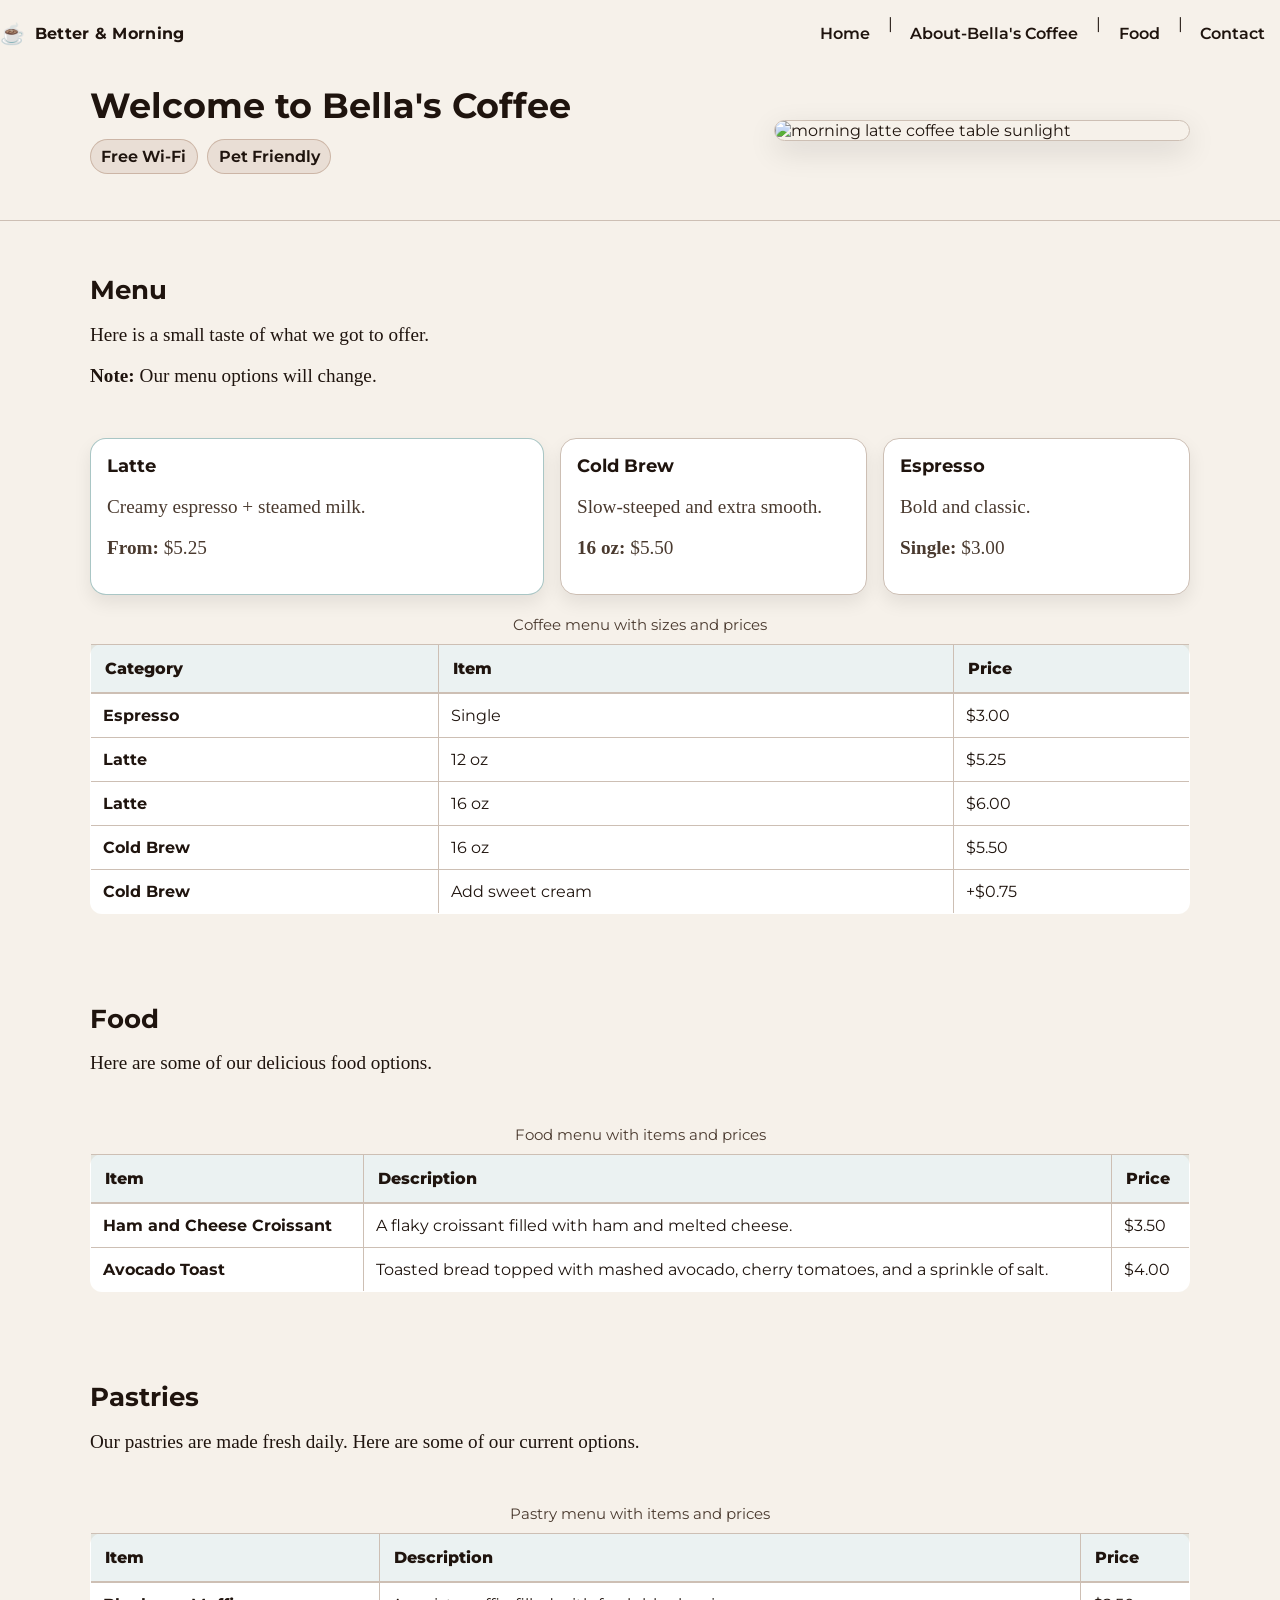
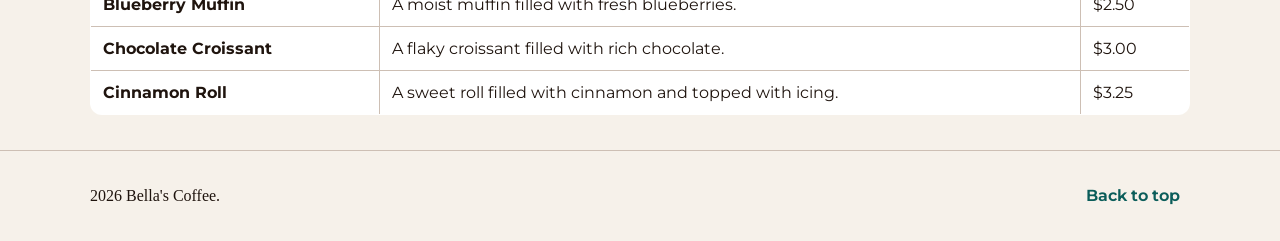
==== food.html @ 29d4df1a "Upload Project 1030" ====
<!DOCTYPE html>
<html lang="en">
    <head>
    <meta charset="UTF-8">
    <meta name="viewport" content="width=device-width, initial-scale=1.0">
    <title>Food</title>
        <link rel="preconnect" href="https://fonts.googleapis.com">
<link rel="preconnect" href="https://fonts.gstatic.com" crossorigin>
<link href="https://fonts.googleapis.com/css2?family=Montserrat:ital,wght@0,100..900;1,100..900&display=swap" rel="stylesheet">
<link rel="stylesheet" href="css/styles.css">
</head>
<body class="content-pages">
    <header class="site-header">

<!-- Top bar: Logo + navigation -->
    <div class="page-container">
      <a class="logo" href="#top" aria-label="Better Morning">
        <span class="logo-mark">☕</span>
        <span class="logo-text">Better &amp; Morning</span>
      </a>

      <nav class="nav" aria-label="Primary">
        <a href="index.html">Home</a>|
        <a href="about.html">About-Bella's Coffee</a>|
        <a href="food.html">Food</a>|
        <a href="contact.html">Contact</a>
      </nav>
    </div>
    <!---Hero Text+ badges + image-->
    <section class="hero" id="top">
      <div class="container hero-inner">
        <div class="hero-copy">
        <h1 class="banner-title"> Welcome to Bella's Coffee</h1>

           <div class="badges" role="group" aria-label="Highlights">
          <div class="badge"> Free Wi-Fi</div>
          <div class="badge">Pet Friendly</div>
        </div>
        </div>

         <div class="banner-image">
                <img src="images/morning-latte-coffee-table-sunlight.jpg" alt="morning latte coffee table sunlight" width="450">
        </div>
      </div>
    </section>
       </header>
    <main>
      <!-- Menu -->
      <section id="menu" class="section">
        <div class="container">
          <div class="section-head">
            <h2 class="section-title">Menu</h2>
            <p>Here is a small taste of what we got to offer.</p>
            <p><strong>Note:</strong> Our menu options will change.</p>
          </div>

        
          <div class="card-grid">
            <article class="card card-feature">
              <h3>Latte</h3>
              <p>Creamy espresso + steamed milk.</p>
              <p class="card-meta"><strong>From:</strong> $5.25</p>
            </article>

            <article class="card">
              <h3>Cold Brew</h3>
              <p>Slow-steeped and extra smooth.</p>
              <p class="card-meta"><strong>16 oz:</strong> $5.50</p>
            </article>

            <article class="card">
              <h3>Espresso</h3>
              <p>Bold and classic.</p>
              <p class="card-meta"><strong>Single:</strong> $3.00</p>
            </article>
          </div>

          <table class="menu-table">
            <caption>
              Coffee menu with sizes and prices
            </caption>
            <thead>
              <tr>
                <th scope="col">Category</th>
                <th scope="col">Item</th>
                <th scope="col">Price</th>
              </tr>
            </thead>
            <tbody>
              <tr>
                <th scope="row">Espresso</th>
                <td>Single</td>
                <td>$3.00</td>
              </tr>
              <tr>
                <th scope="row">Latte</th>
                <td>12 oz</td>
                <td>$5.25</td>
              </tr>
              <tr>
                <th scope="row">Latte</th>
                <td>16 oz</td>
                <td>$6.00</td>
              </tr>
              <tr>
                <th scope="row">Cold Brew</th>
                <td>16 oz</td>
                <td>$5.50</td>
              </tr>
              <tr>
                <th scope="row">Cold Brew</th>
                <td>Add sweet cream</td>
                <td>+$0.75</td>
              </tr>
            </tbody>
          </table>
        </div>
      </section>

      <!-- Food -->
      <section id="food" class="section">
        <div class="container">
          <div class="section-head">
            <h2 id="food-title" class="section-title">Food</h2>
            <p>Here are some of our delicious food options.</p>
          </div>

          <table class="menu-table">
            <caption>
              Food menu with items and prices
            </caption>
            <thead>
              <tr>
                <th scope="col">Item</th>
                <th scope="col">Description</th>
                <th scope="col">Price</th>
              </tr>
            </thead>
            <tbody>
              <tr>
                <th scope="row">Ham and Cheese Croissant</th>
                <td>A flaky croissant filled with ham and melted cheese.</td>
                <td>$3.50</td>
              </tr>
              <tr>
                <th scope="row">Avocado Toast</th>
                <td>
                  Toasted bread topped with mashed avocado, cherry tomatoes, and a
                  sprinkle of salt.
                </td>
                <td>$4.00</td>
              </tr>
            </tbody>
          </table>
        </div>
      </section>

      <!-- Pastries -->
      <section id="pastries" class="section">
        <div class="container">
          <div class="section-head">
            <h2 id="pastries-title" class="section-title">Pastries</h2>
            <p>Our pastries are made fresh daily. Here are some of our current options.</p>
          </div>

          <table class="menu-table">
            <caption>
              Pastry menu with items and prices
            </caption>
            <thead>
              <tr>
                <th scope="col">Item</th>
                <th scope="col">Description</th>
                <th scope="col">Price</th>
              </tr>
            </thead>
            <tbody>
              <tr>
                <th scope="row">Blueberry Muffin</th>
                <td>A moist muffin filled with fresh blueberries.</td>
                <td>$2.50</td>
              </tr>
              <tr>
                <th scope="row">Chocolate Croissant</th>
                <td>A flaky croissant filled with rich chocolate.</td>
                <td>$3.00</td>
              </tr>
              <tr>
                <th scope="row">Cinnamon Roll</th>
                <td>A sweet roll filled with cinnamon and topped with icing.</td>
                <td>$3.25</td>
              </tr>
            </tbody>
          </table>
        </div>
      </section>
    </main>
 <footer class="footer">
      <div class="container footer-inner">
        <p>2026 Bella's Coffee.</p>

        <nav class="footer-nav" aria-label="Footer">
          <a href="#top">Back to top</a>
        </nav>
      </div>
    </footer>
  </body>
</html>
---- css/styles.css ----
:root {
  --radius: 1rem;

  /* Accessible palette */
  --background: #f6f1ea;        
  --surface: #ffffff;   
  --text: #1f140e;      
  --muted: #4a3a2f;
  --border: #cdbfb4;

  --brand: #0b5d5a;     
  --brand-strong: #083f3d;
  --accent: #7a3e1d;    
}

* {
  box-sizing: border-box;
}

html,
body {
  height: 100%;
  margin: 0;
  padding: 0;
}

body {
  font-family: "Montserrat", sans-serif;
  font-weight: 400;
  font-style: normal;
  background: var(--background);
  color: var(--text);
}

a {
  color: var(--brand);
  text-decoration: underline;
  text-underline-offset: 0.2em;
}

a:hover,
a:focus-visible {
  color: var(--brand-strong);
}

.hero p {
  font-size: x-large;
}

#about p {
  font-size: large;
}

h1,
h2 {
  line-height: 1.15;
  margin: 0;
}

.content-pages p {
  font-family: 'Playfair Display', serif;
}

#menu p {
  font-size: larger;
}

#food p {
  font-size: larger;
}

#pastries p {
  font-size: larger;
}

img {
  max-width: 100%;
  height: auto;
  display: block;
}

.home-gallery {
  display: flex;
  gap: 1.5rem;
  margin-top: 2rem;
  flex-wrap: wrap;
}

.home-gallery img {
  width: 100%;
  max-width: 300px;
  height: 300px;
  object-fit: cover;
  border-radius: 12px;
}

.container {
  width: min(68.75rem, 90%);
  margin: 0 auto;
}

/* updated so it matches your HTML */
header,
.site-header {
  position: sticky;
  top: 0;
  z-index: 20;
  background: var(--background);
  border-bottom: 0.0625rem solid var(--border);
}

/* Contact Section */
.contact-row {
  display: flex;
  gap: 24px;
  flex-wrap: wrap;
}

.contact-item {
  flex: 1;
  background: #ffffff;
  border: 1.5px solid #cbb8a6;
  border-radius: 20px;
  padding: 22px 28px;
}

.contact-item h3 {
  margin: 0;
  font-size: 1.6rem;
  font-weight: 700;
}

.contact-item p {
  margin: 6px 0 0;
  font-size: 1.05rem;
  color: #333;
}

/* ============ FLEX CONTAINER #1: Header top bar (logo + nav) ============ */
.page-container {
  display: flex;
  align-items: center;            
  justify-content: space-between; 
  gap: 1rem;                      
  padding: 0.9rem 0;
  flex-wrap: wrap;                
}

.logo {
  display: inline-flex;
  align-items: center;
  gap: 0.6rem;
  color: var(--text);
  text-decoration: none;
}

.logo-mark {
  font-weight: 800;
  font-size: 1.25rem;
}

.logo-text {
  font-weight: 700;
  letter-spacing: 0.02em;
}

/* ============ FLEX CONTAINER #2: Navigation bar ============ */
.nav {
  display: flex;
  gap: 0.2rem;
  justify-content: flex-end; 
  flex: 1 1 18rem;     
  max-width: 95rem;
  margin: 0 auto;
}

.nav a {
  display: inline-block;
  padding: 0.55rem 0.85rem;
  border-radius: 999rem;
  background: transparent;
  border: 1px solid transparent;
  text-decoration: none;
  color: var(--text);
  font-weight: 600;
}

.nav a:hover,
.nav a:focus-visible {
  border-color: var(--brand);
  background: rgba(11, 93, 90, 0.08);
  outline: none;
}

/* Hero section (image + text) */
.hero {
  padding: 1.2rem 0 1.6rem;
}

/* ============ FLEX CONTAINER #3: Image-text pair (stacks on small screens) ============ */
.hero-inner {
  display: flex;
  align-items: center;             
  justify-content: space-between;  
  gap: 1.5rem;
  flex-wrap: wrap;                 
  padding-bottom: 1.25rem;
}

.hero-copy {
  flex: 2 1 22rem; 
}

.hero-media,
.banner-image {
  flex: 1 1 18rem;
  max-width: 26rem;
}

.hero-media img,
.banner-image img {
  border-radius: var(--radius);
  border: 1px solid var(--border);
  box-shadow: 0 10px 30px rgba(0, 0, 0, 0.12);
}

.banner-title {
  font-size: clamp(1.6rem, 2.7vw, 2.4rem);
  margin-bottom: 0.5rem;
}

.lead {
  color: var(--muted);
  max-width: 55ch;
}

/* Badges */
.badges {
  display: flex;
  gap: 0.6rem;
  align-items: center;
  margin-top: 0.8rem;
  flex-wrap: wrap;
}

.badge {
  background: rgba(122, 62, 29, 0.1);
  border: 1px solid rgba(122, 62, 29, 0.25);
  color: var(--text);
  padding: 0.45rem 0.65rem;
  border-radius: 999rem;
  font-weight: 650;
}

/* Sections */
.section {
  padding: 2.2rem 0;
}

.section-head {
  padding: 1.2rem 0 1rem;
  margin-bottom: 1rem;
}

.section-title {
  font-size: 1.6rem;
  margin-bottom: 0.25rem;
}

/* ============ FLEX CONTAINER #4: Card layout (wraps naturally) ============ */
.card-grid {
  display: flex;
  flex-wrap: wrap; 
  gap: 1rem;       
  align-items: stretch;
  margin: 1rem 0 1.25rem;
}

.card {
  background: var(--surface);
  border: 1px solid var(--border);
  border-radius: var(--radius);
  padding: 1rem;
  flex: 1 1 15rem; 
  box-shadow: 0 8px 18px rgba(0, 0, 0, 0.08);
}

.card-feature {
  flex: 2 1 20rem; 
  border-color: rgba(11, 93, 90, 0.35);
}

.card h3 {
  margin: 0 0 0.35rem;
  font-size: 1.1rem;
}

.card p {
  color: var(--muted);
}

.card-meta {
  margin-top: 0.65rem;
  color: var(--text);
}

/* Tables */
.menu-table {
  width: 100%;
  border-collapse: collapse;
  border: 0.0625rem solid var(--border);
  margin-top: 0.625rem;
  background: var(--surface);
  border-radius: 0.75rem;
  overflow: hidden;
}

.menu-table caption {
  padding-bottom: 0.625rem;
  font-size: 0.95rem;
  color: var(--muted);
}

.menu-table th,
.menu-table td {
  border: 1px solid var(--border);
  padding: 0.75rem;
  text-align: left;
}

.menu-table thead th {
  padding: 0.875rem;
  border-bottom: 0.125rem solid var(--border);
  font-weight: 800;
  background: rgba(11, 93, 90, 0.08);
}

/* Hours stats */
/* ============ FLEX CONTAINER #5: Stats row ============ */
.stats {
  display: flex;
  gap: 1rem;
  flex-wrap: wrap;
  align-items: stretch;
  margin-top: 0.9rem;
}

.stat {
  padding: 1rem;
  border-radius: var(--radius);
  border: 0.0625rem solid var(--border);
  background: var(--surface);
  flex: 1 1 14rem;
}

.stat strong {
  font-size: 1.3rem;
  display: block;
}

.stat span {
  color: var(--muted);
}

/* Divider */
.rule {
  border: none;
  border-top: 1px solid var(--border);
  margin: 0;
}

/* Footer */
/* ============ FLEX CONTAINER #6: Footer distribution ============ */
.footer {
  border-top: 1px solid var(--border);
  background: var(--background);
}

.footer-inner {
  display: flex;
  align-items: center;
  justify-content: space-between;
  gap: 1rem;
  padding: 1.25rem 0;
  flex-wrap: wrap;
}

.footer-nav a {
  text-decoration: none;
  font-weight: 650;
  padding: 0.4rem 0.6rem;
  border-radius: 0.6rem;
}

.footer-nav a:hover,
.footer-nav a:focus-visible {
  background: rgba(11, 93, 90, 0.08);
  outline: none;
}

/* ===================== */
/* ABOUT PAGE GRID ADD-ON */
/* ===================== */

.about-page {
  min-height: 100vh;
  display: grid;
  grid-template-columns: 1fr;
  grid-template-rows: auto 1fr auto;
  grid-template-areas:
    "header"
    "main"
    "footer";
}

.about-page .site-header {
  grid-area: header;
}

.about-page .page-grid {
  grid-area: main;
  display: grid;
  grid-template-columns: minmax(0, 2fr) minmax(250px, 1fr);
  grid-template-areas:
    "hero hero"
    "about hours";
  gap: 2rem;
  width: min(68.75rem, 90%);
  margin: 0 auto;
  padding: 2rem 0;
}

.grid-hero {
  grid-area: hero;
}

.grid-about {
  grid-area: about;
}

.grid-hours {
  grid-area: hours;
}

.about-page .grid-about,
.about-page .grid-hours {
  background: var(--surface);
  border: 1px solid var(--border);
  border-radius: var(--radius);
  padding: 1rem;
}

.about-page .footer {
  grid-area: footer;
}
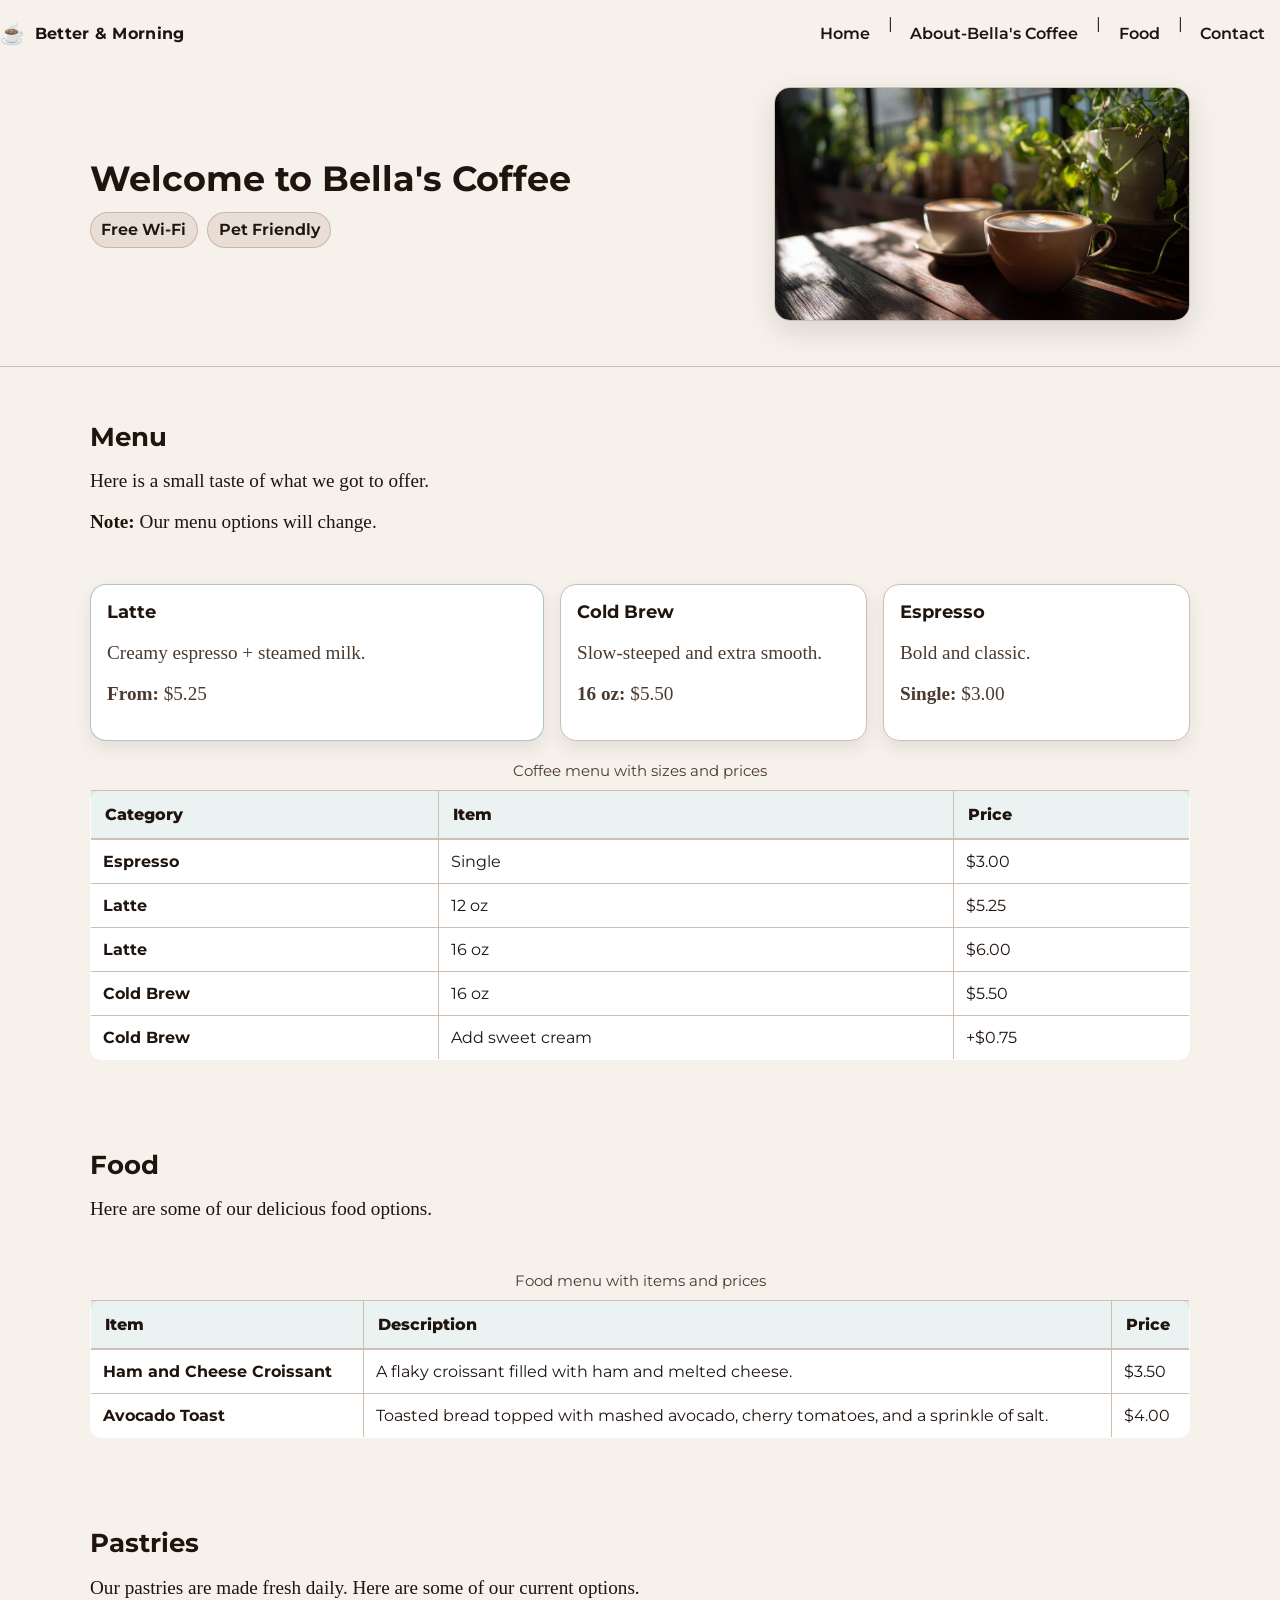
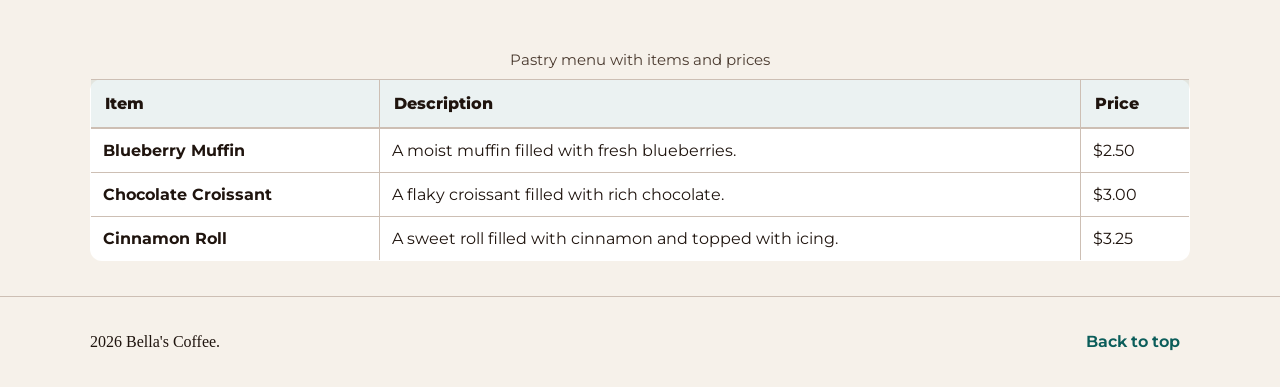
==== commit 50ca38dd: "Update food.html Fixed code" ====
--- a/food.html
+++ b/food.html
@@ -39,7 +39,7 @@
         </div>
 
          <div class="banner-image">
-                <img src="images/morning-latte-coffee-table-sunlight.jpg" alt="morning latte coffee table sunlight" width="450">
+                <img src="Images/Morning-latte-coffee-table-sunlight.jpg" alt="morning latte coffee table sunlight" width="450">
         </div>
       </div>
     </section>
